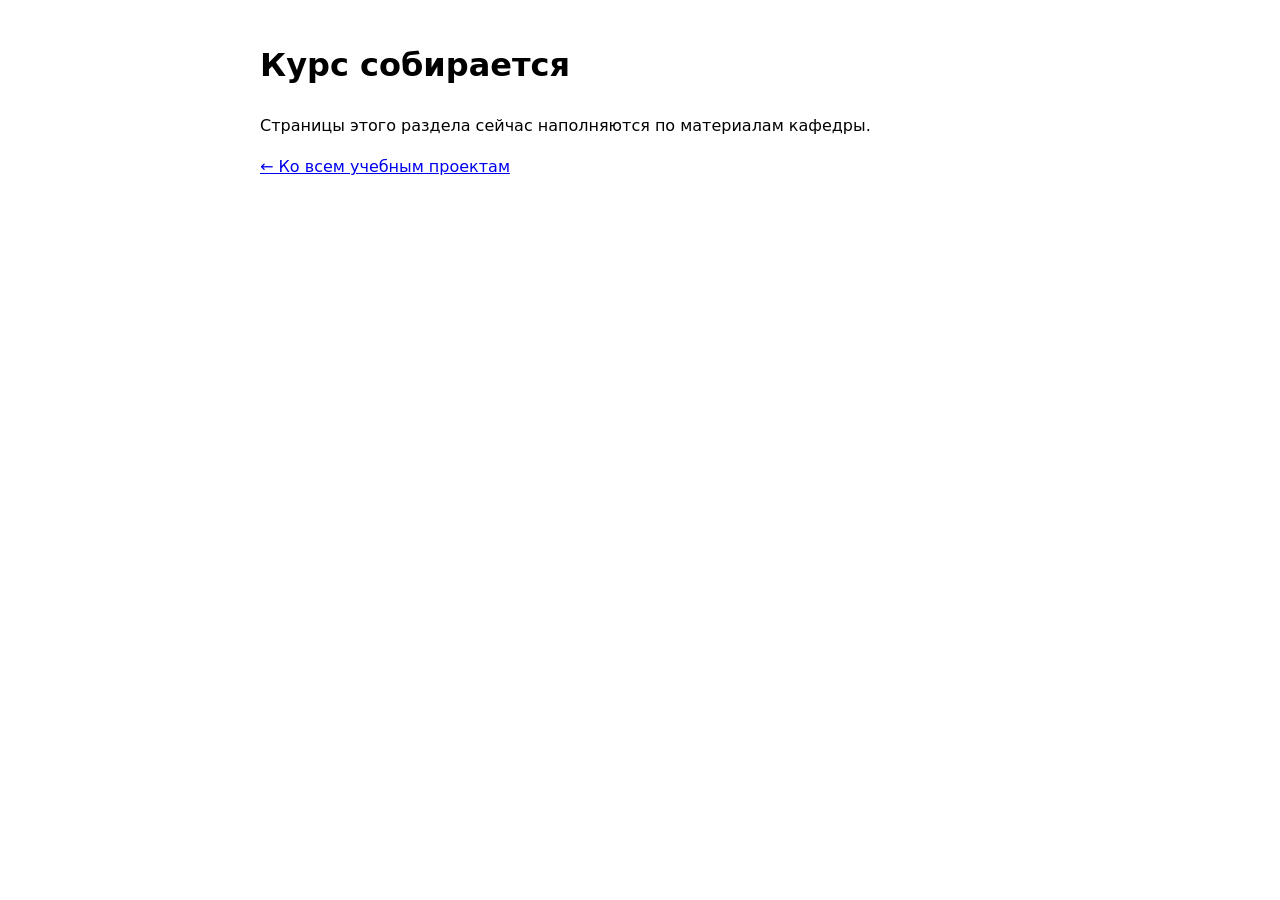
==== site/index.html @ 76870730 "каркас сайта: заглушка, тесты, настройки развёртывания" ====
<!doctype html>
<html lang="ru">
<head>
<meta charset="utf-8">
<meta name="viewport" content="width=device-width, initial-scale=1">
<title>Курс строится</title>
</head>
<body>
<main class="wrap" style="max-width:760px;margin:40px auto;font:16px/1.6 system-ui,sans-serif;padding:0 16px">
  <h1>Курс собирается</h1>
  <p>Страницы этого раздела сейчас наполняются по материалам кафедры.</p>
  <p><a href="https://shadeswd.duckdns.org/">← Ко всем учебным проектам</a></p>
</main>
</body>
</html>
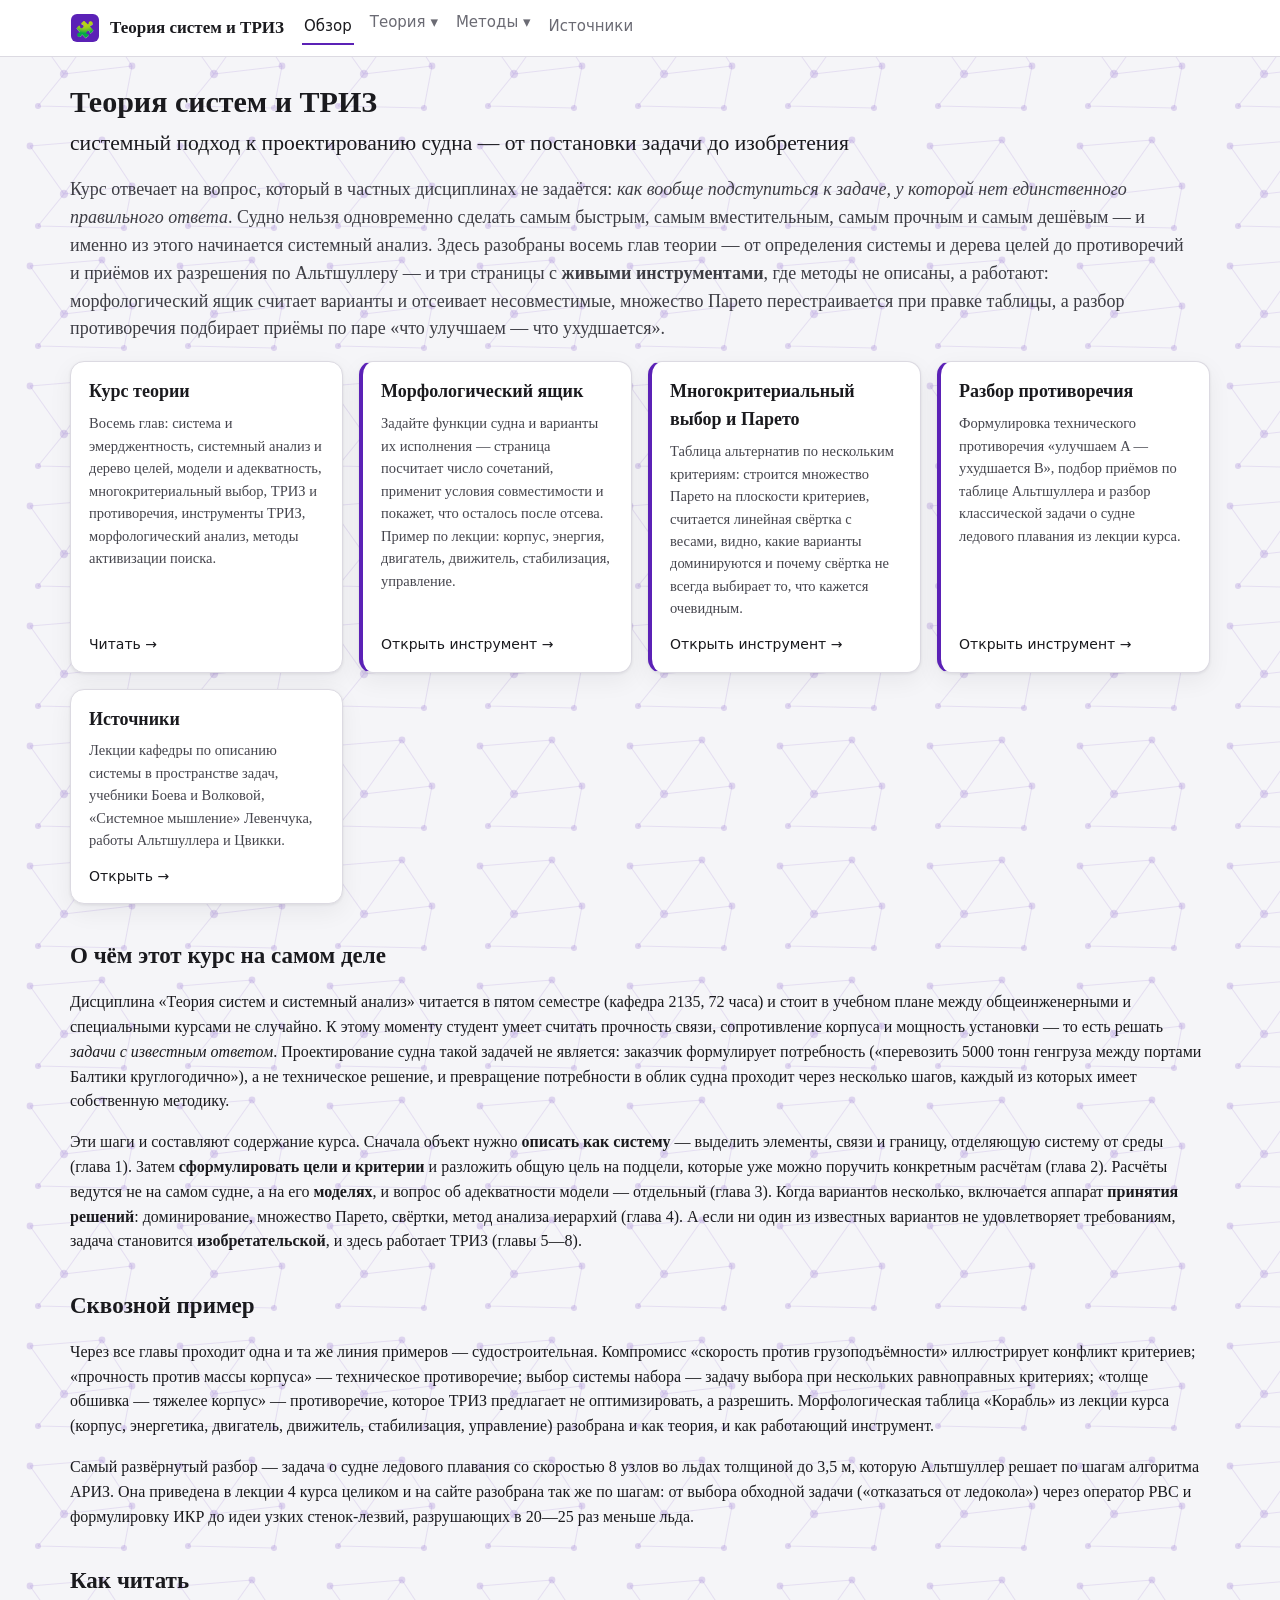
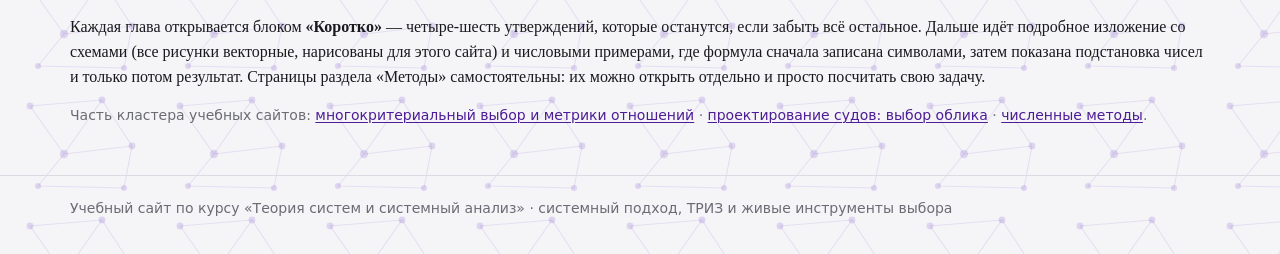
==== commit c999e931: "теория систем и ТРИЗ: 8 глав, морфологический ящик, множество Парето, разбор противоречия" ====
--- a/site/index.html
+++ b/site/index.html
@@ -3,13 +3,116 @@
 <head>
 <meta charset="utf-8">
 <meta name="viewport" content="width=device-width, initial-scale=1">
-<title>Курс строится</title>
+<title>Теория систем и ТРИЗ — учебный курс</title>
+<meta name="description" content="Учебный сайт по курсу «Теория систем и системный анализ»: система и её свойства, декомпозиция и дерево целей, модели и моделирование, многокритериальный выбор и Парето-оптимальность, ТРИЗ Альтшуллера — противоречия, ИКР, приёмы и таблица, морфологический анализ Цвикки. Живые инструменты: морфологический ящик, множество Парето, разбор противоречия.">
+<link rel="icon" href="data:image/svg+xml,<svg xmlns=%22http://www.w3.org/2000/svg%22 viewBox=%220 0 100 100%22><text y=%22.9em%22 font-size=%2290%22>🧩</text></svg>">
+<link rel="stylesheet" href="assets/style.css">
 </head>
 <body>
-<main class="wrap" style="max-width:760px;margin:40px auto;font:16px/1.6 system-ui,sans-serif;padding:0 16px">
-  <h1>Курс собирается</h1>
-  <p>Страницы этого раздела сейчас наполняются по материалам кафедры.</p>
-  <p><a href="https://shadeswd.duckdns.org/">← Ко всем учебным проектам</a></p>
+<script src="assets/site.js" data-root="./" data-page="index"></script>
+<main class="wrap">
+  <h1>Теория систем и ТРИЗ<br><span style="font-weight:400;font-size:.72em">системный подход к проектированию судна — от постановки задачи до изобретения</span></h1>
+  <p class="lead">Курс отвечает на вопрос, который в частных дисциплинах не
+  задаётся: <i>как вообще подступиться к задаче, у которой нет единственного
+  правильного ответа</i>. Судно нельзя одновременно сделать самым быстрым,
+  самым вместительным, самым прочным и самым дешёвым — и именно из этого
+  начинается системный анализ. Здесь разобраны восемь глав теории — от
+  определения системы и дерева целей до противоречий и приёмов их разрешения по
+  Альтшуллеру — и три страницы с <b>живыми инструментами</b>, где методы не
+  описаны, а работают: морфологический ящик считает варианты и отсеивает
+  несовместимые, множество Парето перестраивается при правке таблицы,
+  а разбор противоречия подбирает приёмы по паре «что улучшаем — что
+  ухудшается».</p>
+
+  <div class="cards">
+    <a class="card" href="theory">
+      <h3>Курс теории</h3>
+      <p>Восемь глав: система и эмерджентность, системный анализ и дерево целей,
+      модели и адекватность, многокритериальный выбор, ТРИЗ и противоречия,
+      инструменты ТРИЗ, морфологический анализ, методы активизации поиска.</p>
+      <div class="go">Читать →</div>
+    </a>
+    <a class="card demo" href="p-morph">
+      <h3>Морфологический ящик</h3>
+      <p>Задайте функции судна и варианты их исполнения — страница посчитает
+      число сочетаний, применит условия совместимости и покажет, что осталось
+      после отсева. Пример по лекции: корпус, энергия, двигатель, движитель,
+      стабилизация, управление.</p>
+      <div class="go">Открыть инструмент →</div>
+    </a>
+    <a class="card demo" href="p-pareto">
+      <h3>Многокритериальный выбор и Парето</h3>
+      <p>Таблица альтернатив по нескольким критериям: строится множество Парето
+      на плоскости критериев, считается линейная свёртка с весами, видно, какие
+      варианты доминируются и почему свёртка не всегда выбирает то, что кажется
+      очевидным.</p>
+      <div class="go">Открыть инструмент →</div>
+    </a>
+    <a class="card demo" href="p-contradiction">
+      <h3>Разбор противоречия</h3>
+      <p>Формулировка технического противоречия «улучшаем A — ухудшается B»,
+      подбор приёмов по таблице Альтшуллера и разбор классической задачи о
+      судне ледового плавания из лекции курса.</p>
+      <div class="go">Открыть инструмент →</div>
+    </a>
+    <a class="card" href="sources">
+      <h3>Источники</h3>
+      <p>Лекции кафедры по описанию системы в пространстве задач, учебники
+      Боева и Волковой, «Системное мышление» Левенчука, работы Альтшуллера и
+      Цвикки.</p>
+      <div class="go">Открыть →</div>
+    </a>
+  </div>
+
+  <h2>О чём этот курс на самом деле</h2>
+  <p>Дисциплина «Теория систем и системный анализ» читается в пятом семестре
+  (кафедра 2135, 72 часа) и стоит в учебном плане между общеинженерными и
+  специальными курсами не случайно. К этому моменту студент умеет считать
+  прочность связи, сопротивление корпуса и мощность установки — то есть решать
+  <i>задачи с известным ответом</i>. Проектирование судна такой задачей не
+  является: заказчик формулирует потребность («перевозить 5000 тонн генгруза
+  между портами Балтики круглогодично»), а не техническое решение, и
+  превращение потребности в облик судна проходит через несколько шагов, каждый
+  из которых имеет собственную методику.</p>
+  <p>Эти шаги и составляют содержание курса. Сначала объект нужно <b>описать
+  как систему</b> — выделить элементы, связи и границу, отделяющую систему от
+  среды (глава&nbsp;1). Затем <b>сформулировать цели и критерии</b> и разложить
+  общую цель на подцели, которые уже можно поручить конкретным расчётам
+  (глава&nbsp;2). Расчёты ведутся не на самом судне, а на его <b>моделях</b>,
+  и вопрос об адекватности модели — отдельный (глава&nbsp;3). Когда вариантов
+  несколько, включается аппарат <b>принятия решений</b>: доминирование, множество
+  Парето, свёртки, метод анализа иерархий (глава&nbsp;4). А если ни один из
+  известных вариантов не удовлетворяет требованиям, задача становится
+  <b>изобретательской</b>, и здесь работает ТРИЗ (главы&nbsp;5—8).</p>
+
+  <h2>Сквозной пример</h2>
+  <p>Через все главы проходит одна и та же линия примеров — судостроительная.
+  Компромисс «скорость против грузоподъёмности» иллюстрирует конфликт
+  критериев; «прочность против массы корпуса» — техническое противоречие;
+  выбор системы набора — задачу выбора при нескольких равноправных критериях;
+  «толще обшивка — тяжелее корпус» — противоречие, которое ТРИЗ предлагает не
+  оптимизировать, а разрешить. Морфологическая таблица «Корабль» из лекции
+  курса (корпус, энергетика, двигатель, движитель, стабилизация, управление)
+  разобрана и как теория, и как работающий инструмент.</p>
+  <p>Самый развёрнутый разбор — задача о судне ледового плавания со скоростью
+  8 узлов во льдах толщиной до 3,5 м, которую Альтшуллер решает по шагам
+  алгоритма АРИЗ. Она приведена в лекции 4 курса целиком и на сайте разобрана
+  так же по шагам: от выбора обходной задачи («отказаться от ледокола») через
+  оператор РВС и формулировку ИКР до идеи узких стенок-лезвий, разрушающих в
+  20—25 раз меньше льда.</p>
+
+  <h2>Как читать</h2>
+  <p>Каждая глава открывается блоком <b>«Коротко»</b> — четыре-шесть
+  утверждений, которые останутся, если забыть всё остальное. Дальше идёт
+  подробное изложение со схемами (все рисунки векторные, нарисованы для этого
+  сайта) и числовыми примерами, где формула сначала записана символами, затем
+  показана подстановка чисел и только потом результат. Страницы раздела
+  «Методы» самостоятельны: их можно открыть отдельно и просто посчитать свою
+  задачу.</p>
+  <p class="small">Часть кластера учебных сайтов:
+  <a href="https://shadeswd.duckdns.org/relmet/">многокритериальный выбор и метрики отношений</a> ·
+  <a href="https://shadeswd.duckdns.org/design/">проектирование судов: выбор облика</a> ·
+  <a href="https://shadeswd.duckdns.org/nummet/">численные методы</a>.</p>
 </main>
 </body>
 </html>
--- a/site/assets/style.css
+++ b/site/assets/style.css
@@ -0,0 +1,184 @@
+/* «Теория систем и ТРИЗ» — стиль сайта.
+   Тема: светлый фон, фиолетовый акцент; фоновый паттерн — связанные узлы
+   (граф системы: элементы и связи между ними). */
+:root {
+  --bg: #f5f5f8;
+  --paper: #ffffff;
+  --ink: #1a1a1e;
+  --muted: #6b6b74;
+  --line: #dcdae2;
+  --accent: #5b21b6;      /* основной акцент */
+  --accent2: #155e75;     /* второй цвет схем */
+  --red: #b3382e;         /* противоречия, ухудшения */
+  --green: #1a7f37;       /* улучшения, «годен» */
+  --chip: #eceaf2;
+  --link: #4c1d95;
+  --shadow: 0 1px 3px rgba(20,20,30,.08), 0 8px 24px rgba(20,20,30,.06);
+}
+* { box-sizing: border-box; }
+html { scroll-behavior: smooth; }
+body {
+  margin: 0;
+  background-color: var(--bg);
+  /* связанные узлы: элементы системы и связи между ними */
+  background-image: url("data:image/svg+xml,%3Csvg xmlns='http://www.w3.org/2000/svg' width='150' height='120' viewBox='0 0 150 120'%3E%3Cg fill='none' stroke='%235b21b6' stroke-width='1.1' opacity='0.11'%3E%3Cpath d='M30 26 L102 20 M30 26 L64 74 M102 20 L64 74 M102 20 L132 66 M64 74 L132 66 M64 74 L38 106 M132 66 L124 108 M38 106 L124 108'/%3E%3C/g%3E%3Cg fill='%235b21b6' opacity='0.16'%3E%3Ccircle cx='30' cy='26' r='3.4'/%3E%3Ccircle cx='102' cy='20' r='3.4'/%3E%3Ccircle cx='64' cy='74' r='4.2'/%3E%3Ccircle cx='132' cy='66' r='3.4'/%3E%3Ccircle cx='38' cy='106' r='3'/%3E%3Ccircle cx='124' cy='108' r='3'/%3E%3C/g%3E%3C/svg%3E");
+  color: var(--ink);
+  font: 16px/1.55 Georgia, 'Times New Roman', serif;
+}
+a { color: var(--link); text-decoration-thickness: 1px; text-underline-offset: 2px; }
+a:hover { color: var(--accent); }
+code { font-family: ui-monospace, Consolas, monospace; font-size: .92em; background: var(--chip); padding: 1px 5px; border-radius: 4px; }
+
+.wrap { max-width: min(1180px, 96vw); margin: 0 auto; padding: 0 20px; }
+
+/* шапка */
+header.site {
+  background: var(--paper); border-bottom: 1px solid var(--line);
+  position: sticky; top: 0; z-index: 30;
+}
+header.site .wrap { display: flex; align-items: center; gap: 18px; min-height: 56px; flex-wrap: wrap; }
+.logo { display: flex; align-items: center; gap: 10px; font-weight: 700; text-decoration: none; color: var(--ink); font-size: 17px; }
+.logo svg { display: block; flex: none; }
+nav.top { display: flex; gap: 4px 14px; flex-wrap: wrap; font-size: 15px; font-family: system-ui, sans-serif; }
+nav.top a { text-decoration: none; color: var(--muted); padding: 4px 2px; border-bottom: 2px solid transparent; }
+nav.top a.on, nav.top a:hover { color: var(--ink); border-bottom-color: var(--accent); }
+.nav-drop { position: relative; display: inline-block; }
+.nav-drop .drop {
+  display: none; position: absolute; left: -10px; top: 100%; z-index: 40;
+  background: var(--paper); border: 1px solid var(--line); border-radius: 10px;
+  box-shadow: var(--shadow); padding: 6px 0; min-width: 270px; max-width: 82vw;
+}
+.nav-drop:hover .drop, .nav-drop:focus-within .drop { display: block; }
+.nav-drop .drop a { display: block; padding: 7px 16px; border-bottom: none; white-space: normal; }
+.nav-drop .drop a:hover, .nav-drop .drop a.on { background: #f0ebfa; color: var(--ink); }
+
+h1 { font-size: 30px; line-height: 1.25; margin: 26px 0 6px; }
+h2 { font-size: 23px; margin: 34px 0 8px; }
+h3 { font-size: 18px; margin: 22px 0 6px; }
+h4 { font-size: 16px; margin: 16px 0 4px; }
+.lead { font-size: 18px; color: #3d3d44; max-width: 62em; }
+.small, .muted { color: var(--muted); font-size: 14px; font-family: system-ui, sans-serif; }
+
+/* врезки */
+.note {
+  background: #fbf7ea; border: 1px solid #e7dcb8; border-radius: 10px;
+  padding: 10px 14px; margin: 14px 0; font-size: 15px;
+}
+.tip { background: #f2eefb; border-color: #d5c9ef; }
+.warn { background: #fdeeee; border-color: #eec6c2; }
+.ok { background: #eaf5ec; border-color: #bcdcc6; }
+
+/* блок «Коротко» в начале главы */
+.tldr {
+  background: #f2eefb; border: 1px solid #d5c9ef; border-left: 4px solid var(--accent);
+  border-radius: 10px; padding: 12px 16px; margin: 16px 0 22px;
+}
+.tldr h2, .tldr h3 { margin: 0 0 6px; font-size: 17px; font-family: system-ui, sans-serif; color: var(--accent); }
+.tldr ul { margin: 6px 0 0; padding-left: 20px; }
+.tldr li { margin: 4px 0; }
+
+/* карточки */
+.cards { display: grid; grid-template-columns: repeat(auto-fill, minmax(260px, 1fr)); gap: 16px; margin: 18px 0; }
+.card {
+  background: var(--paper); border: 1px solid var(--line); border-radius: 14px;
+  padding: 16px 18px; box-shadow: var(--shadow); display: flex; flex-direction: column; gap: 6px;
+}
+.card h3 { margin: 0; }
+.card p { margin: 0; font-size: 14.5px; color: #46464e; }
+.card .go { margin-top: auto; padding-top: 8px; font-family: system-ui, sans-serif; font-size: 14px; }
+.card.demo { border-left: 4px solid var(--accent); }
+a.card { text-decoration: none; color: inherit; }
+a.card:hover { border-color: var(--accent); }
+a.card h3 { text-decoration: none; }
+
+/* панель с рисунком */
+.panel {
+  background: var(--paper); border: 1px solid var(--line); border-radius: 14px;
+  box-shadow: var(--shadow); padding: 14px; margin: 18px 0;
+}
+.panel .caption { font-size: 14px; color: var(--muted); font-family: system-ui, sans-serif; margin-top: 6px; }
+.caption { font-size: 14px; color: var(--muted); font-family: system-ui, sans-serif; margin: 6px 0 14px; max-width: 62em; }
+.boards { display: flex; gap: 14px; flex-wrap: wrap; align-items: flex-start; }
+.boards > div { flex: 1 1 320px; min-width: 0; }
+
+/* SVG-доска */
+svg.geo-board {
+  width: 100%; height: auto; display: block; max-width: 100%;
+  background: #fff; border: 1px solid var(--line); border-radius: 10px;
+  margin: 14px 0 0;
+}
+.geo-board text { font-family: system-ui, -apple-system, 'Segoe UI', sans-serif; }
+
+/* таблицы */
+table.el { width: 100%; border-collapse: collapse; font: 14.5px system-ui, sans-serif; margin: 12px 0; }
+table.el th, table.el td { border-bottom: 1px solid var(--line); padding: 6px 8px; text-align: left; vertical-align: top; }
+table.el th { background: var(--chip); font-weight: 600; }
+table.el td.num, table.el th.num { text-align: right; font-variant-numeric: tabular-nums; }
+table.el tr.pick td { background: #eaf5ec; font-weight: 600; }
+table.el tr.drop td { background: #fbe7e5; color: #7d2a22; }
+
+/* контролы и живые расчёты */
+.controls { display: flex; gap: 10px 20px; flex-wrap: wrap; align-items: center; margin: 10px 0; font-family: system-ui, sans-serif; font-size: 14px; }
+.controls label { display: flex; align-items: center; gap: 8px; max-width: 100%; flex-wrap: wrap; }
+.controls input[type=number], .controls input[type=text], .controls select {
+  font: 14px system-ui, sans-serif; padding: 4px 8px; max-width: 100%;
+  border: 1px solid var(--line); border-radius: 7px; background: #fff; color: var(--ink);
+}
+.controls input[type=range] { width: 160px; accent-color: var(--accent); }
+.btn {
+  border: 1px solid var(--line); background: var(--paper); border-radius: 8px;
+  padding: 6px 12px; font: 14px system-ui, sans-serif; cursor: pointer; color: var(--ink);
+}
+.btn:hover { border-color: var(--accent); color: var(--accent); }
+.btn.primary { background: var(--accent); border-color: var(--accent); color: #fff; }
+.btn.primary:hover { filter: brightness(1.15); color: #fff; }
+.btn.small { padding: 3px 9px; font-size: 13px; }
+.btn:disabled { opacity: .45; cursor: default; pointer-events: none; }
+.out { margin-top: 10px; }
+.calc-row { margin: 5px 0; font: 14px system-ui, sans-serif; }
+.calc-row .f { color: #3a3a42; }
+.badge { display: inline-block; border-radius: 999px; padding: 3px 12px; font: 600 13.5px system-ui, sans-serif; margin: 4px 6px 4px 0; }
+.badge.ok { background: #e3f2e7; color: #17632f; border: 1px solid #bcdcc6; }
+.badge.bad { background: #fbe7e5; color: #9c2b22; border: 1px solid #eec6c2; }
+.badge.acc { background: #f0ebfa; color: #4c1d95; border: 1px solid #d5c9ef; }
+.readout { font: 600 14px ui-monospace, monospace; background: var(--chip); border-radius: 6px; padding: 2px 8px; }
+
+/* шаги разбора задачи */
+.step { margin: 16px 0; padding-left: 16px; border-left: 3px solid var(--chip); }
+.step > h3 { margin-top: 0; color: var(--accent); }
+
+/* вопросы для самопроверки */
+details.q { background: #fff; border: 1px solid var(--line); border-radius: 10px; padding: 8px 14px; margin: 8px 0; }
+details.q > summary { cursor: pointer; font: 600 15px system-ui, sans-serif; }
+details.q > p { margin: 8px 0 4px; }
+
+/* ссылки-таблетки на теорию/справочник */
+.theory-link {
+  display: inline-block; background: #f0ebfa; border: 1px solid #d5c9ef; border-radius: 999px;
+  padding: 2px 12px; font: 13.5px system-ui, sans-serif; text-decoration: none; margin: 2px 2px;
+}
+.theory-link::before { content: '§ '; color: var(--accent); font-weight: 700; }
+
+/* библиография */
+ol.bib { padding-left: 24px; }
+ol.bib li { margin: 10px 0; }
+ol.bib .bib-url { font: 13px system-ui, sans-serif; }
+
+/* подвал */
+footer.site { border-top: 1px solid var(--line); margin-top: 48px; padding: 22px 0 34px; color: var(--muted); font-size: 14px; font-family: system-ui, sans-serif; }
+footer.site .wrap { display: flex; flex-wrap: wrap; gap: 10px 30px; justify-content: space-between; }
+
+@media (max-width: 720px) {
+  h1 { font-size: 24px; }
+  h2 { font-size: 20px; }
+  .boards > div { flex-basis: 100%; }
+  .wrap { padding: 0 14px; }
+}
+
+/* защита от горизонтального переполнения на узком экране */
+main table { display: block; max-width: 100%; overflow-x: auto; }
+.katex-display { overflow-x: auto; overflow-y: hidden; padding: 2px 0 6px; }
+/* KaTeX прячет MathML-дубль без left/top — пустой бокс растягивает документ */
+.katex-mathml { position: absolute; clip: rect(1px,1px,1px,1px); width: 1px; height: 1px; overflow: hidden; left: 0 !important; top: 0 !important; }
+main .readout, main .caption, main .small { overflow-wrap: anywhere; }
+main .note div, main .note span, main .out div, main .calc-row { overflow-wrap: anywhere; }
